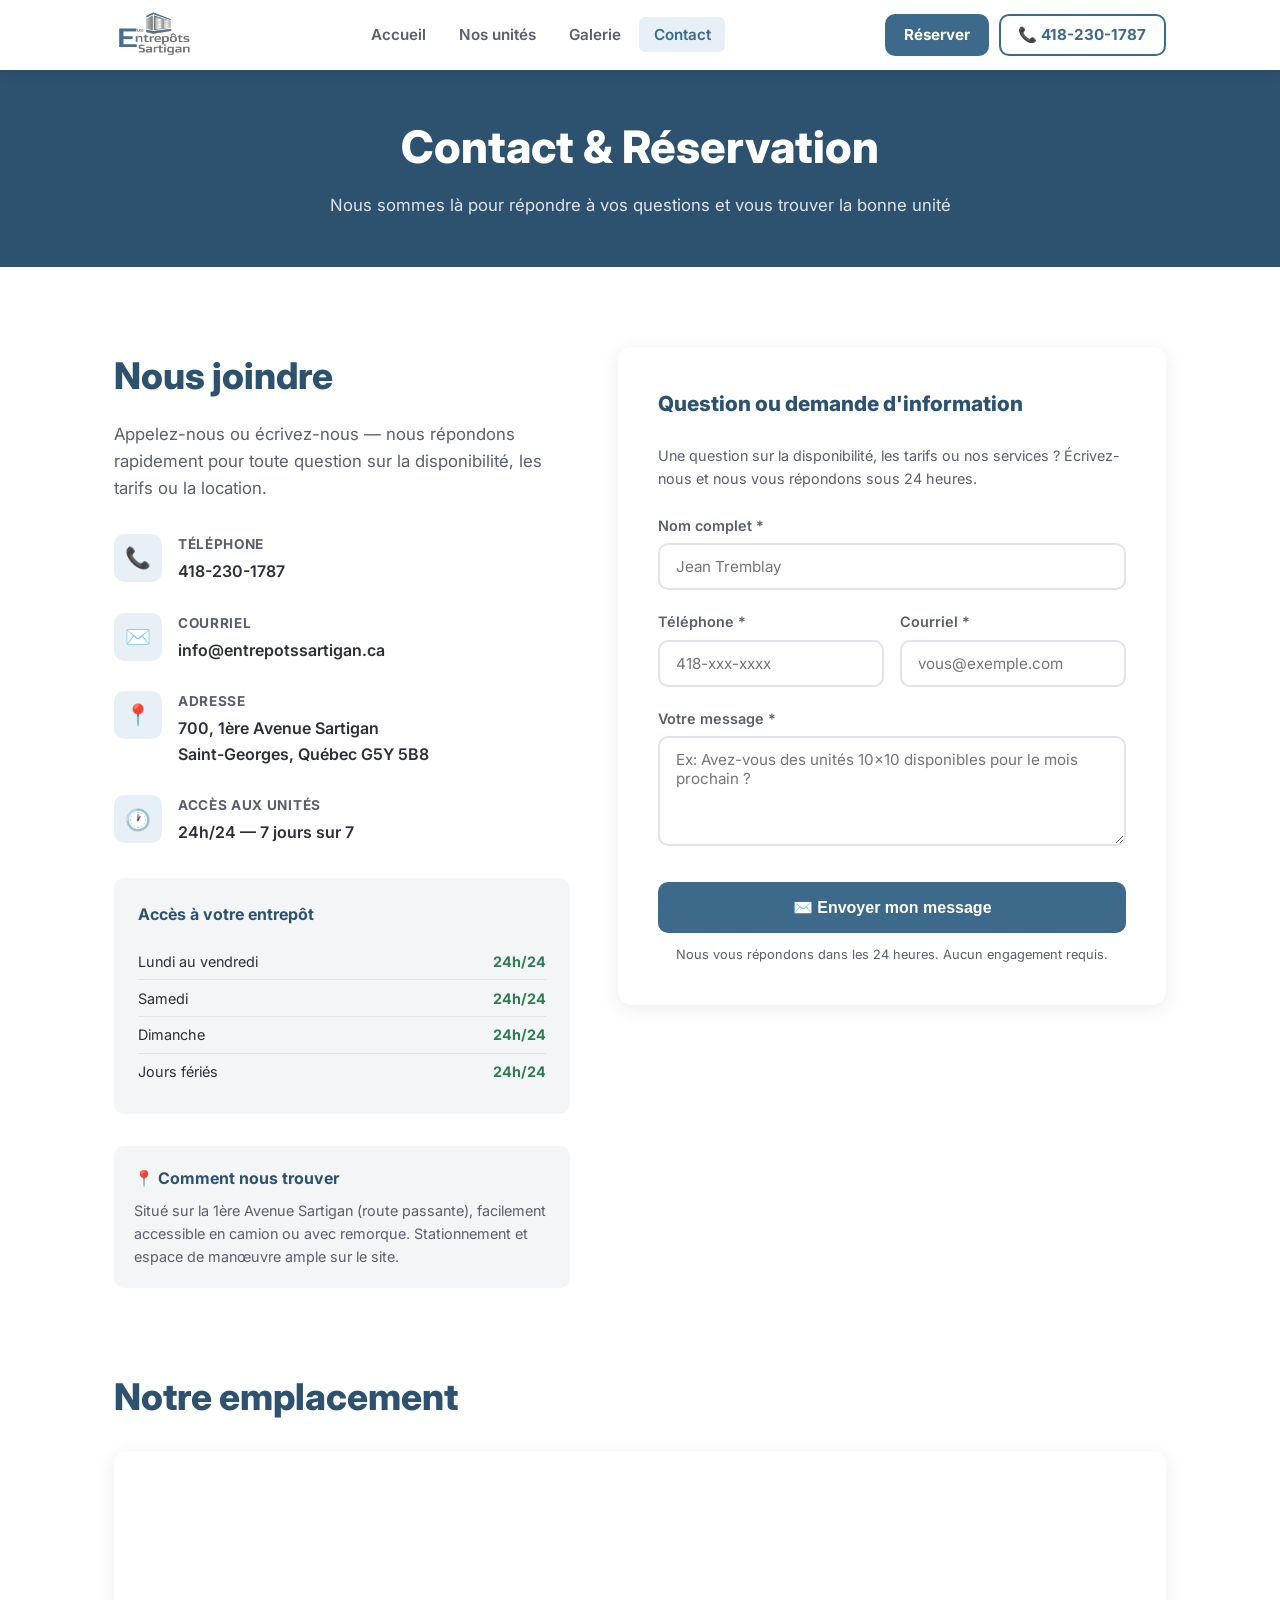
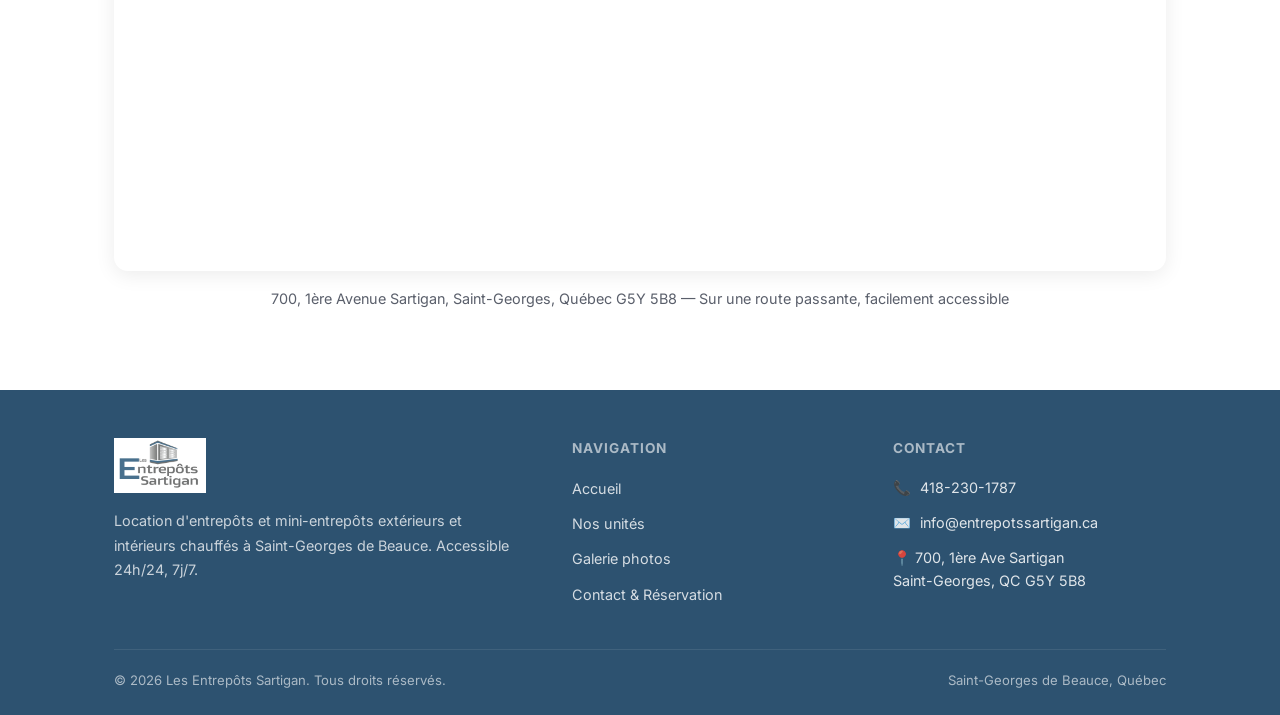
==== contact.html @ 5911a575 "netlify form" ====
<!DOCTYPE html>
<html lang="fr">
<head>
  <meta charset="UTF-8">
  <meta name="viewport" content="width=device-width, initial-scale=1.0">
  <title>Contact et réservation | Les Entrepôts Sartigan – Saint-Georges de Beauce</title>
  <meta name="description" content="Contactez Les Entrepôts Sartigan à Saint-Georges de Beauce. Téléphone: 418-230-1787. Réservez votre entrepôt en ligne. Situé au 700, 1ère Avenue Sartigan.">
  <link rel="stylesheet" href="style.css">
  <link rel="preconnect" href="https://fonts.googleapis.com">
  <link href="https://fonts.googleapis.com/css2?family=Inter:wght@400;600;700;800&display=swap" rel="stylesheet">
</head>
<body>

<header>
  <nav class="navbar">
    <div class="container nav-inner">
      <a href="index.html"><img src="images/Logo.png" alt="Les Entrepôts Sartigan" class="logo"></a>
      <ul class="nav-links">
        <li><a href="index.html">Accueil</a></li>
        <li><a href="unites.html">Nos unités</a></li>
        <li><a href="galerie.html">Galerie</a></li>
        <li><a href="contact.html" class="active">Contact</a></li>
      </ul>
      <div class="nav-actions">
        <a href="reserver.html" class="btn-reserver">Réserver</a>
        <a href="tel:4182301787" class="btn-phone">📞 418-230-1787</a>
      </div>
    </div>
  </nav>
</header>

<section class="page-hero">
  <div class="container">
    <h1>Contact &amp; Réservation</h1>
    <p>Nous sommes là pour répondre à vos questions et vous trouver la bonne unité</p>
  </div>
</section>

<!-- CONTACT + FORMULAIRE INFO -->
<section class="contact-section">
  <div class="container">
    <div class="contact-grid">

      <div class="contact-infos">
        <h2 class="section-title">Nous joindre</h2>
        <p>Appelez-nous ou écrivez-nous — nous répondons rapidement pour toute question sur la disponibilité, les tarifs ou la location.</p>

        <div class="contact-item">
          <div class="contact-icon-box">📞</div>
          <div class="contact-item-text">
            <strong>Téléphone</strong>
            <a href="tel:4182301787">418-230-1787</a>
          </div>
        </div>

        <div class="contact-item">
          <div class="contact-icon-box">✉️</div>
          <div class="contact-item-text">
            <strong>Courriel</strong>
            <a href="mailto:info@entrepotssartigan.ca">info@entrepotssartigan.ca</a>
          </div>
        </div>

        <div class="contact-item">
          <div class="contact-icon-box">📍</div>
          <div class="contact-item-text">
            <strong>Adresse</strong>
            <span>700, 1ère Avenue Sartigan<br>Saint-Georges, Québec G5Y 5B8</span>
          </div>
        </div>

        <div class="contact-item">
          <div class="contact-icon-box">🕐</div>
          <div class="contact-item-text">
            <strong>Accès aux unités</strong>
            <span>24h/24 — 7 jours sur 7</span>
          </div>
        </div>

        <div class="horaires-box">
          <h3>Accès à votre entrepôt</h3>
          <div class="horaire-row">
            <span>Lundi au vendredi</span>
            <span class="dispo">24h/24</span>
          </div>
          <div class="horaire-row">
            <span>Samedi</span>
            <span class="dispo">24h/24</span>
          </div>
          <div class="horaire-row">
            <span>Dimanche</span>
            <span class="dispo">24h/24</span>
          </div>
          <div class="horaire-row">
            <span>Jours fériés</span>
            <span class="dispo">24h/24</span>
          </div>
        </div>

        <div style="margin-top:2rem; background:var(--gris-clair); border-radius:var(--radius); padding:1.25rem;">
          <h3 style="font-size:1rem; color:var(--bleu-fonce); margin-bottom:0.5rem;">📍 Comment nous trouver</h3>
          <p style="font-size:0.9rem; color:var(--gris);">Situé sur la 1ère Avenue Sartigan (route passante), facilement accessible en camion ou avec remorque. Stationnement et espace de manœuvre ample sur le site.</p>
        </div>
      </div>

      <!-- FORMULAIRE QUESTION/INFO -->
      <div>
        <div class="form-card">
          <h3>Question ou demande d'information</h3>
          <p style="color:var(--gris); font-size:0.9rem; margin-bottom:1.5rem;">Une question sur la disponibilité, les tarifs ou nos services ? Écrivez-nous et nous vous répondons sous 24 heures.</p>
          <form name="contact" method="POST" action="/merci.html" netlify>
            <input type="hidden" name="form-name" value="contact">
            <div class="form-group">
              <label for="nom_complet">Nom complet *</label>
              <input type="text" id="nom_complet" name="nom_complet" required placeholder="Jean Tremblay">
            </div>
            <div class="form-row">
              <div class="form-group">
                <label for="telephone">Téléphone *</label>
                <input type="tel" id="telephone" name="telephone" required placeholder="418-xxx-xxxx">
              </div>
              <div class="form-group">
                <label for="email">Courriel *</label>
                <input type="email" id="email" name="email" required placeholder="vous@exemple.com">
              </div>
            </div>
            <div class="form-group">
              <label for="message">Votre message *</label>
              <textarea id="message" name="message" required placeholder="Ex: Avez-vous des unités 10x10 disponibles pour le mois prochain ?"></textarea>
            </div>
            <button type="submit" class="form-submit">✉️ Envoyer mon message</button>
            <p class="form-note">Nous vous répondons dans les 24 heures. Aucun engagement requis.</p>
          </form>
        </div>
      </div>

    </div>
  </div>
</section>

<!-- CARTE -->
<section style="padding: 0 0 5rem;">
  <div class="container">
    <h2 class="section-title" style="margin-bottom:1.5rem;">Notre emplacement</h2>
    <div class="map-container">
      <iframe
        title="Les Entrepôts Sartigan — 700 1ère Avenue Sartigan, Saint-Georges de Beauce"
        src="https://maps.google.com/maps?q=700+1ere+Avenue+Sartigan+Saint-Georges+Quebec&output=embed"
        width="100%" height="420" style="border:0;" allowfullscreen loading="lazy">
      </iframe>
    </div>
    <p style="margin-top:1rem; color:var(--gris); font-size:0.9rem; text-align:center;">
      700, 1ère Avenue Sartigan, Saint-Georges, Québec G5Y 5B8 — Sur une route passante, facilement accessible
    </p>
  </div>
</section>

<footer class="footer">
  <div class="container">
    <div class="footer-grid">
      <div>
        <img src="images/Logo.png" alt="Les Entrepôts Sartigan" class="footer-logo">
        <p class="footer-desc">Location d'entrepôts et mini-entrepôts extérieurs et intérieurs chauffés à Saint-Georges de Beauce. Accessible 24h/24, 7j/7.</p>
      </div>
      <div class="footer-col">
        <h4>Navigation</h4>
        <ul>
          <li><a href="index.html">Accueil</a></li>
          <li><a href="unites.html">Nos unités</a></li>
          <li><a href="galerie.html">Galerie photos</a></li>
          <li><a href="contact.html">Contact &amp; Réservation</a></li>
        </ul>
      </div>
      <div class="footer-col">
        <h4>Contact</h4>
        <div class="footer-contact-item">📞 <a href="tel:4182301787">418-230-1787</a></div>
        <div class="footer-contact-item">✉️ <a href="mailto:info@entrepotssartigan.ca">info@entrepotssartigan.ca</a></div>
        <div class="footer-contact-item">📍 700, 1ère Ave Sartigan<br>Saint-Georges, QC G5Y 5B8</div>
      </div>
    </div>
    <div class="footer-bottom">
      <span>© 2026 Les Entrepôts Sartigan. Tous droits réservés.</span>
      <span>Saint-Georges de Beauce, Québec</span>
    </div>
  </div>
</footer>

</body>
</html>
---- style.css ----
/* ============================
   LES ENTREPÔTS SARTIGAN
   Couleurs: bleu #3d6a8a, gris #5a5f6b
   ============================ */

*, *::before, *::after { box-sizing: border-box; margin: 0; padding: 0; }

:root {
  --bleu:        #3d6a8a;
  --bleu-fonce:  #2d5270;
  --bleu-clair:  #e8f0f7;
  --gris:        #5a5f6b;
  --gris-clair:  #f4f5f7;
  --blanc:       #ffffff;
  --texte:       #2c2f36;
  --vert:        #2e7d52;
  --radius:      10px;
  --ombre:       0 4px 20px rgba(0,0,0,0.08);
}

html { scroll-behavior: smooth; }
body { font-family: 'Inter', sans-serif; color: var(--texte); line-height: 1.6; }
a { text-decoration: none; color: inherit; }
img { max-width: 100%; display: block; }

.container { max-width: 1100px; margin: 0 auto; padding: 0 1.5rem; }
.section-title { font-size: clamp(1.7rem, 3vw, 2.3rem); font-weight: 800; color: var(--bleu-fonce); margin-bottom: 0.5rem; }
.section-sub { color: var(--gris); font-size: 1.05rem; margin-bottom: 2.5rem; }

/* ---- BOUTONS ---- */
.btn {
  display: inline-block;
  padding: 0.85rem 1.8rem;
  border-radius: var(--radius);
  font-weight: 700;
  font-size: 1rem;
  cursor: pointer;
  transition: all 0.2s;
  text-align: center;
}
.btn-primary { background: var(--bleu); color: var(--blanc); }
.btn-primary:hover { background: var(--bleu-fonce); transform: translateY(-2px); box-shadow: 0 4px 12px rgba(61,106,138,0.35); }
.btn-secondary { background: transparent; color: var(--blanc); border: 2px solid var(--blanc); }
.btn-secondary:hover { background: var(--blanc); color: var(--bleu); }
.btn-outline { background: transparent; color: var(--bleu); border: 2px solid var(--bleu); }
.btn-outline:hover { background: var(--bleu); color: var(--blanc); }

/* ---- NAVBAR ---- */
.navbar {
  position: fixed; top: 0; left: 0; right: 0; z-index: 100;
  background: var(--blanc);
  box-shadow: 0 2px 12px rgba(0,0,0,0.1);
}
.nav-inner {
  display: flex; align-items: center; justify-content: space-between;
  height: 70px;
}
.logo { height: 50px; }
.nav-links { display: flex; gap: 0.25rem; list-style: none; }
.nav-links a {
  font-weight: 600; color: var(--gris); padding: 0.5rem 0.9rem;
  border-radius: 6px; transition: all 0.2s; font-size: 0.95rem;
}
.nav-links a:hover, .nav-links a.active { color: var(--bleu); background: var(--bleu-clair); }
.nav-actions { display: flex; align-items: center; gap: 0.6rem; }

.btn-reserver {
  background: var(--bleu); color: var(--blanc);
  padding: 0.55rem 1.2rem; border-radius: var(--radius);
  font-weight: 700; font-size: 0.95rem; transition: background 0.2s;
  white-space: nowrap;
}
.btn-reserver:hover { background: var(--bleu-fonce); }
.btn-phone {
  background: transparent; color: var(--bleu); border: 2px solid var(--bleu);
  padding: 0.45rem 1.1rem; border-radius: var(--radius);
  font-weight: 700; font-size: 0.95rem; transition: all 0.2s;
  white-space: nowrap;
}
.btn-phone:hover { background: var(--bleu); color: var(--blanc); }

/* ---- HERO ---- */
.hero {
  position: relative; min-height: 100vh;
  background-size: cover; background-position: center;
  display: flex; align-items: center; padding-top: 70px;
}
.hero-overlay {
  position: absolute; inset: 0;
  background: linear-gradient(135deg, rgba(45,82,112,0.88) 0%, rgba(45,82,112,0.45) 100%);
}
.hero-content { position: relative; z-index: 1; color: var(--blanc); max-width: 750px; }
.hero-content h1 { font-size: clamp(2rem, 5vw, 3.2rem); font-weight: 800; line-height: 1.2; margin-bottom: 1rem; }
.hero-sub { font-size: 1.2rem; margin-bottom: 0.75rem; opacity: 0.9; }
.hero-address { font-size: 1rem; opacity: 0.8; margin-bottom: 2rem; }
.hero-cta { display: flex; gap: 1rem; flex-wrap: wrap; }

/* ---- BADGES HERO ---- */
.hero-badges {
  display: flex; flex-wrap: wrap; gap: 0.75rem; margin-bottom: 2rem;
}
.hero-badge {
  background: rgba(255,255,255,0.15); border: 1px solid rgba(255,255,255,0.4);
  color: var(--blanc); padding: 0.4rem 1rem; border-radius: 20px;
  font-size: 0.9rem; font-weight: 600; backdrop-filter: blur(4px);
}

/* ---- DIAPORAMA INSTALLATIONS ---- */
.apercu-photos { padding: 4.5rem 0; background: var(--gris-clair); }

.slideshow {
  position: relative;
  border-radius: 14px;
  overflow: hidden;
  box-shadow: var(--ombre);
}
.slideshow-track { position: relative; height: 500px; }

.slide {
  position: absolute; inset: 0;
  opacity: 0; transition: opacity 0.7s ease;
  pointer-events: none;
}
.slide.active { opacity: 1; pointer-events: auto; }
.slide img { width: 100%; height: 100%; object-fit: cover; display: block; }

.slide-legende {
  position: absolute; bottom: 0; left: 0; right: 0;
  background: linear-gradient(to top, rgba(45,82,112,0.82) 0%, transparent 100%);
  color: var(--blanc); font-size: 0.9rem; font-weight: 600;
  padding: 2rem 1.5rem 1rem;
}

.slide-btn {
  position: absolute; top: 50%; transform: translateY(-50%);
  background: rgba(255,255,255,0.85); border: none; border-radius: 50%;
  width: 44px; height: 44px; font-size: 1.6rem; line-height: 1;
  cursor: pointer; color: var(--bleu-fonce); z-index: 5;
  transition: background 0.2s; display: flex; align-items: center; justify-content: center;
}
.slide-btn:hover { background: var(--blanc); }
.slide-btn.prev { left: 1rem; }
.slide-btn.next { right: 1rem; }

.slide-dots {
  position: absolute; bottom: 1rem; left: 50%; transform: translateX(-50%);
  display: flex; gap: 0.5rem; z-index: 5;
}
.dot {
  width: 10px; height: 10px; border-radius: 50%;
  background: rgba(255,255,255,0.5); cursor: pointer; transition: background 0.2s;
}
.dot.active { background: var(--blanc); }

@media (max-width: 768px) {
  .slideshow-track { height: 280px; }
}

/* ---- CARTE ACCUEIL ---- */
.section-carte { padding: 4.5rem 0; background: var(--blanc); }

/* ---- TYPES D'ENTREPÔTS ---- */
.types-section { padding: 5rem 0; background: var(--blanc); }
.types-grid { display: grid; grid-template-columns: 1fr 1fr; gap: 2rem; }
.type-card {
  border-radius: 14px; overflow: hidden;
  box-shadow: var(--ombre); transition: transform 0.2s, box-shadow 0.2s;
}
.type-card:hover { transform: translateY(-4px); box-shadow: 0 12px 30px rgba(0,0,0,0.12); }
.type-card img { width: 100%; height: 260px; object-fit: cover; }
.type-card-body { padding: 1.75rem; }
.type-card-body h3 { font-size: 1.3rem; font-weight: 800; color: var(--bleu-fonce); margin-bottom: 0.75rem; }
.type-card-body p { color: var(--gris); margin-bottom: 1.25rem; font-size: 0.95rem; }
.type-features { list-style: none; margin-bottom: 1.5rem; }
.type-features li { padding: 0.3rem 0; font-size: 0.9rem; border-bottom: 1px solid #f0f0f0; }
.type-features li::before { content: "✓ "; color: var(--vert); font-weight: 700; }

/* ---- AVANTAGES ---- */
.avantages { background: var(--bleu-fonce); padding: 4rem 0; }
.avantages-title { color: var(--blanc); text-align: center; margin-bottom: 2.5rem; font-size: 1.5rem; font-weight: 700; }
.avantages-grid { display: grid; grid-template-columns: repeat(auto-fit, minmax(180px, 1fr)); gap: 1.5rem; }
.avantage-item { text-align: center; padding: 1.75rem 1rem; background: rgba(255,255,255,0.08); border-radius: var(--radius); }
.avantage-icon { font-size: 2.2rem; display: block; margin-bottom: 0.75rem; }
.avantage-item h3 { color: var(--blanc); font-size: 1rem; margin-bottom: 0.4rem; }
.avantage-item p { color: rgba(255,255,255,0.7); font-size: 0.85rem; }

/* ---- SECTION APERÇU UNITÉS (accueil) ---- */
.apercu-unites { background: var(--gris-clair); padding: 5rem 0; }
.apercu-grid { display: grid; grid-template-columns: repeat(auto-fit, minmax(180px, 1fr)); gap: 1rem; }
.apercu-card {
  background: var(--blanc); border-radius: var(--radius);
  padding: 1.5rem 1.25rem; text-align: center;
  border: 2px solid transparent; transition: all 0.2s;
}
.apercu-card:hover { border-color: var(--bleu); }
.apercu-card .taille { font-size: 1.6rem; font-weight: 800; color: var(--bleu-fonce); }
.apercu-card .equiv { font-size: 0.82rem; color: var(--gris); margin-top: 0.25rem; }

/* ---- BANNIÈRE CTA ---- */
.cta-banner { background: var(--bleu); padding: 4rem 0; text-align: center; color: var(--blanc); }
.cta-banner h2 { font-size: clamp(1.5rem, 3vw, 2rem); font-weight: 800; margin-bottom: 0.75rem; }
.cta-banner p { opacity: 0.9; margin-bottom: 2rem; font-size: 1.05rem; }
.cta-banner-btns { display: flex; gap: 1rem; justify-content: center; flex-wrap: wrap; }

/* ============================
   PAGE: NOS UNITÉS
   ============================ */
.page-hero {
  background: var(--bleu-fonce); padding: 7rem 0 3rem;
  color: var(--blanc); text-align: center;
}
.page-hero h1 { font-size: clamp(1.8rem, 4vw, 2.8rem); font-weight: 800; margin-bottom: 0.5rem; }
.page-hero p { opacity: 0.85; font-size: 1.05rem; }

.unites-section { padding: 5rem 0; }
.unites-section:nth-child(even) { background: var(--gris-clair); }

.type-header {
  display: flex; align-items: center; gap: 1rem;
  margin-bottom: 0.5rem;
}
.type-badge {
  background: var(--bleu-clair); color: var(--bleu);
  padding: 0.3rem 1rem; border-radius: 20px;
  font-size: 0.85rem; font-weight: 700; white-space: nowrap;
}
.type-badge.chauffee { background: #fff3e0; color: #e65100; }

.unites-grid { display: grid; grid-template-columns: repeat(auto-fit, minmax(200px, 1fr)); gap: 1.5rem; margin-top: 2rem; }

.unite-card {
  background: var(--blanc); border-radius: var(--radius);
  padding: 1.75rem 1.5rem; border: 2px solid transparent;
  display: flex; flex-direction: column; transition: all 0.2s;
  position: relative; box-shadow: var(--ombre);
}
.unite-card:hover { border-color: var(--bleu); transform: translateY(-4px); }
.unite-card.populaire { border-color: var(--bleu); }
.badge-populaire {
  position: absolute; top: -12px; left: 50%; transform: translateX(-50%);
  background: var(--bleu); color: var(--blanc);
  padding: 0.25rem 1rem; border-radius: 20px;
  font-size: 0.8rem; font-weight: 700; white-space: nowrap;
}
.unite-type { font-size: 0.75rem; font-weight: 600; color: var(--gris); text-transform: uppercase; letter-spacing: 0.05em; margin-bottom: 0.4rem; }
.unite-size { font-size: 1.9rem; font-weight: 800; color: var(--bleu-fonce); }
.unite-sqft { font-size: 0.85rem; color: var(--gris); margin-bottom: 0.25rem; }
.unite-equiv { font-size: 0.88rem; color: var(--texte); font-style: italic; margin-bottom: 1.25rem; background: var(--gris-clair); padding: 0.4rem 0.75rem; border-radius: 6px; }
.unite-prix { font-size: 1.5rem; font-weight: 800; color: var(--bleu); margin-bottom: 0.2rem; }
.unite-prix-note { font-size: 0.78rem; color: var(--gris); margin-bottom: 1.25rem; }
.unite-details { list-style: none; flex-grow: 1; margin-bottom: 1.5rem; }
.unite-details li { padding: 0.3rem 0; font-size: 0.88rem; border-bottom: 1px solid #f0f0f0; }
.unite-details li::before { content: "✓ "; color: var(--vert); font-weight: 700; }
.btn-unite { background: var(--bleu); color: var(--blanc); width: 100%; text-align: center; padding: 0.75rem; border-radius: var(--radius); font-weight: 700; transition: background 0.2s; }
.btn-unite:hover { background: var(--bleu-fonce); }

/* Guide de taille */
.guide-taille { background: var(--blanc); padding: 4rem 0; }
.guide-table { width: 100%; border-collapse: collapse; margin-top: 1.5rem; font-size: 0.95rem; }
.guide-table th { background: var(--bleu-fonce); color: var(--blanc); padding: 1rem 1.25rem; text-align: left; }
.guide-table td { padding: 0.9rem 1.25rem; border-bottom: 1px solid #e8eaed; }
.guide-table tr:nth-child(even) td { background: var(--gris-clair); }
.guide-table .taille-col { font-weight: 700; color: var(--bleu-fonce); }

/* ============================
   FORMULAIRE DE RÉSERVATION
   ============================ */
.reservation-section { background: var(--bleu-clair); padding: 5rem 0; }
.reservation-inner { display: grid; grid-template-columns: 1fr 1.4fr; gap: 4rem; align-items: start; }
.reservation-info h2 { color: var(--bleu-fonce); }
.reservation-info p { color: var(--gris); margin: 1rem 0 2rem; }
.resa-contact-item { display: flex; align-items: center; gap: 0.75rem; margin-bottom: 1.25rem; }
.resa-contact-item span:first-child { font-size: 1.4rem; }
.resa-contact-item a { color: var(--bleu); font-weight: 600; font-size: 1.05rem; }
.resa-contact-item a:hover { text-decoration: underline; }

.form-card {
  background: var(--blanc); border-radius: 14px;
  padding: 2.5rem; box-shadow: var(--ombre);
}
.form-card h3 { font-size: 1.3rem; font-weight: 800; color: var(--bleu-fonce); margin-bottom: 1.5rem; }
.form-group { margin-bottom: 1.25rem; }
.form-group label { display: block; font-weight: 600; font-size: 0.9rem; color: var(--gris); margin-bottom: 0.4rem; }
.form-group input, .form-group select, .form-group textarea {
  width: 100%; padding: 0.75rem 1rem;
  border: 2px solid #e0e3e8; border-radius: var(--radius);
  font-size: 0.95rem; font-family: inherit; color: var(--texte);
  transition: border-color 0.2s;
}
.form-group input:focus, .form-group select:focus, .form-group textarea:focus {
  outline: none; border-color: var(--bleu);
}
.form-group textarea { height: 110px; resize: vertical; }
.form-row { display: grid; grid-template-columns: 1fr 1fr; gap: 1rem; }
.form-submit { width: 100%; padding: 1rem; background: var(--bleu); color: var(--blanc); border: none; border-radius: var(--radius); font-size: 1rem; font-weight: 700; cursor: pointer; transition: background 0.2s; margin-top: 0.5rem; }
.form-submit:hover { background: var(--bleu-fonce); }
.form-note { font-size: 0.8rem; color: var(--gris); text-align: center; margin-top: 0.75rem; }

/* ============================
   PAGE: GALERIE
   ============================ */
.galerie-section { padding: 5rem 0; }
.galerie-grid {
  display: grid;
  grid-template-columns: repeat(3, 1fr);
  gap: 1rem;
}
.galerie-grid img {
  width: 100%; height: 280px; object-fit: cover;
  border-radius: var(--radius); transition: transform 0.3s;
  cursor: pointer;
}
.galerie-grid img:hover { transform: scale(1.02); }
.galerie-grid .large { grid-column: span 2; }
.galerie-grid .large img { height: 380px; }

/* ============================
   PAGE: CONTACT
   ============================ */
.contact-section { padding: 5rem 0; }
.contact-grid { display: grid; grid-template-columns: 1fr 1.2fr; gap: 3rem; }
.contact-infos h2 { color: var(--bleu-fonce); margin-bottom: 1rem; }
.contact-infos > p { color: var(--gris); margin-bottom: 2rem; font-size: 1.05rem; }
.contact-item { display: flex; gap: 1rem; margin-bottom: 1.75rem; align-items: flex-start; }
.contact-icon-box {
  width: 48px; height: 48px; background: var(--bleu-clair);
  border-radius: 10px; display: flex; align-items: center; justify-content: center;
  font-size: 1.3rem; flex-shrink: 0;
}
.contact-item-text strong { display: block; font-size: 0.85rem; color: var(--gris); text-transform: uppercase; letter-spacing: 0.05em; margin-bottom: 0.2rem; }
.contact-item-text a, .contact-item-text span { font-size: 1rem; color: var(--texte); font-weight: 600; }
.contact-item-text a:hover { color: var(--bleu); }

.horaires-box {
  background: var(--gris-clair); border-radius: var(--radius);
  padding: 1.5rem; margin-top: 2rem;
}
.horaires-box h3 { font-size: 1rem; color: var(--bleu-fonce); margin-bottom: 1rem; }
.horaire-row { display: flex; justify-content: space-between; padding: 0.4rem 0; border-bottom: 1px solid #e0e3e8; font-size: 0.9rem; }
.horaire-row:last-child { border-bottom: none; }
.dispo { color: var(--vert); font-weight: 700; }

.map-container { border-radius: 14px; overflow: hidden; box-shadow: var(--ombre); }
.map-container iframe { width: 100%; height: 420px; border: none; display: block; }

/* ============================
   FOOTER
   ============================ */
.footer { background: var(--bleu-fonce); color: var(--blanc); padding: 3rem 0 1.5rem; }
.footer-grid { display: grid; grid-template-columns: 1.5fr 1fr 1fr; gap: 3rem; margin-bottom: 2rem; }
.footer-logo { height: 55px; margin-bottom: 1rem; }
.footer-desc { font-size: 0.9rem; opacity: 0.75; line-height: 1.7; }
.footer-col h4 { font-size: 0.85rem; text-transform: uppercase; letter-spacing: 0.08em; opacity: 0.6; margin-bottom: 1rem; }
.footer-col ul { list-style: none; }
.footer-col ul li { margin-bottom: 0.6rem; }
.footer-col ul li a { opacity: 0.8; font-size: 0.9rem; transition: opacity 0.2s; }
.footer-col ul li a:hover { opacity: 1; text-decoration: underline; }
.footer-contact-item { display: flex; align-items: center; gap: 0.6rem; margin-bottom: 0.75rem; font-size: 0.9rem; opacity: 0.85; }
.footer-contact-item a { color: var(--blanc); }
.footer-bottom { border-top: 1px solid rgba(255,255,255,0.15); padding-top: 1.25rem; display: flex; justify-content: space-between; align-items: center; font-size: 0.82rem; opacity: 0.6; flex-wrap: wrap; gap: 0.5rem; }

/* ============================
   RESPONSIVE
   ============================ */
@media (max-width: 900px) {
  .types-grid { grid-template-columns: 1fr; }
  .reservation-inner { grid-template-columns: 1fr; }
  .contact-grid { grid-template-columns: 1fr; }
  .footer-grid { grid-template-columns: 1fr 1fr; }
  .galerie-grid { grid-template-columns: 1fr 1fr; }
  .galerie-grid .large { grid-column: span 1; }
  .galerie-grid .large img { height: 280px; }
}

@media (max-width: 768px) {
  .nav-links { display: none; }
  .hero-content h1 { font-size: 1.9rem; }
  .footer-grid { grid-template-columns: 1fr; }
  .form-row { grid-template-columns: 1fr; }
}

@media (max-width: 480px) {
  .hero-cta { flex-direction: column; }
  .unites-grid { grid-template-columns: 1fr; }
  .galerie-grid { grid-template-columns: 1fr; }
  .cta-banner-btns { flex-direction: column; align-items: center; }
}
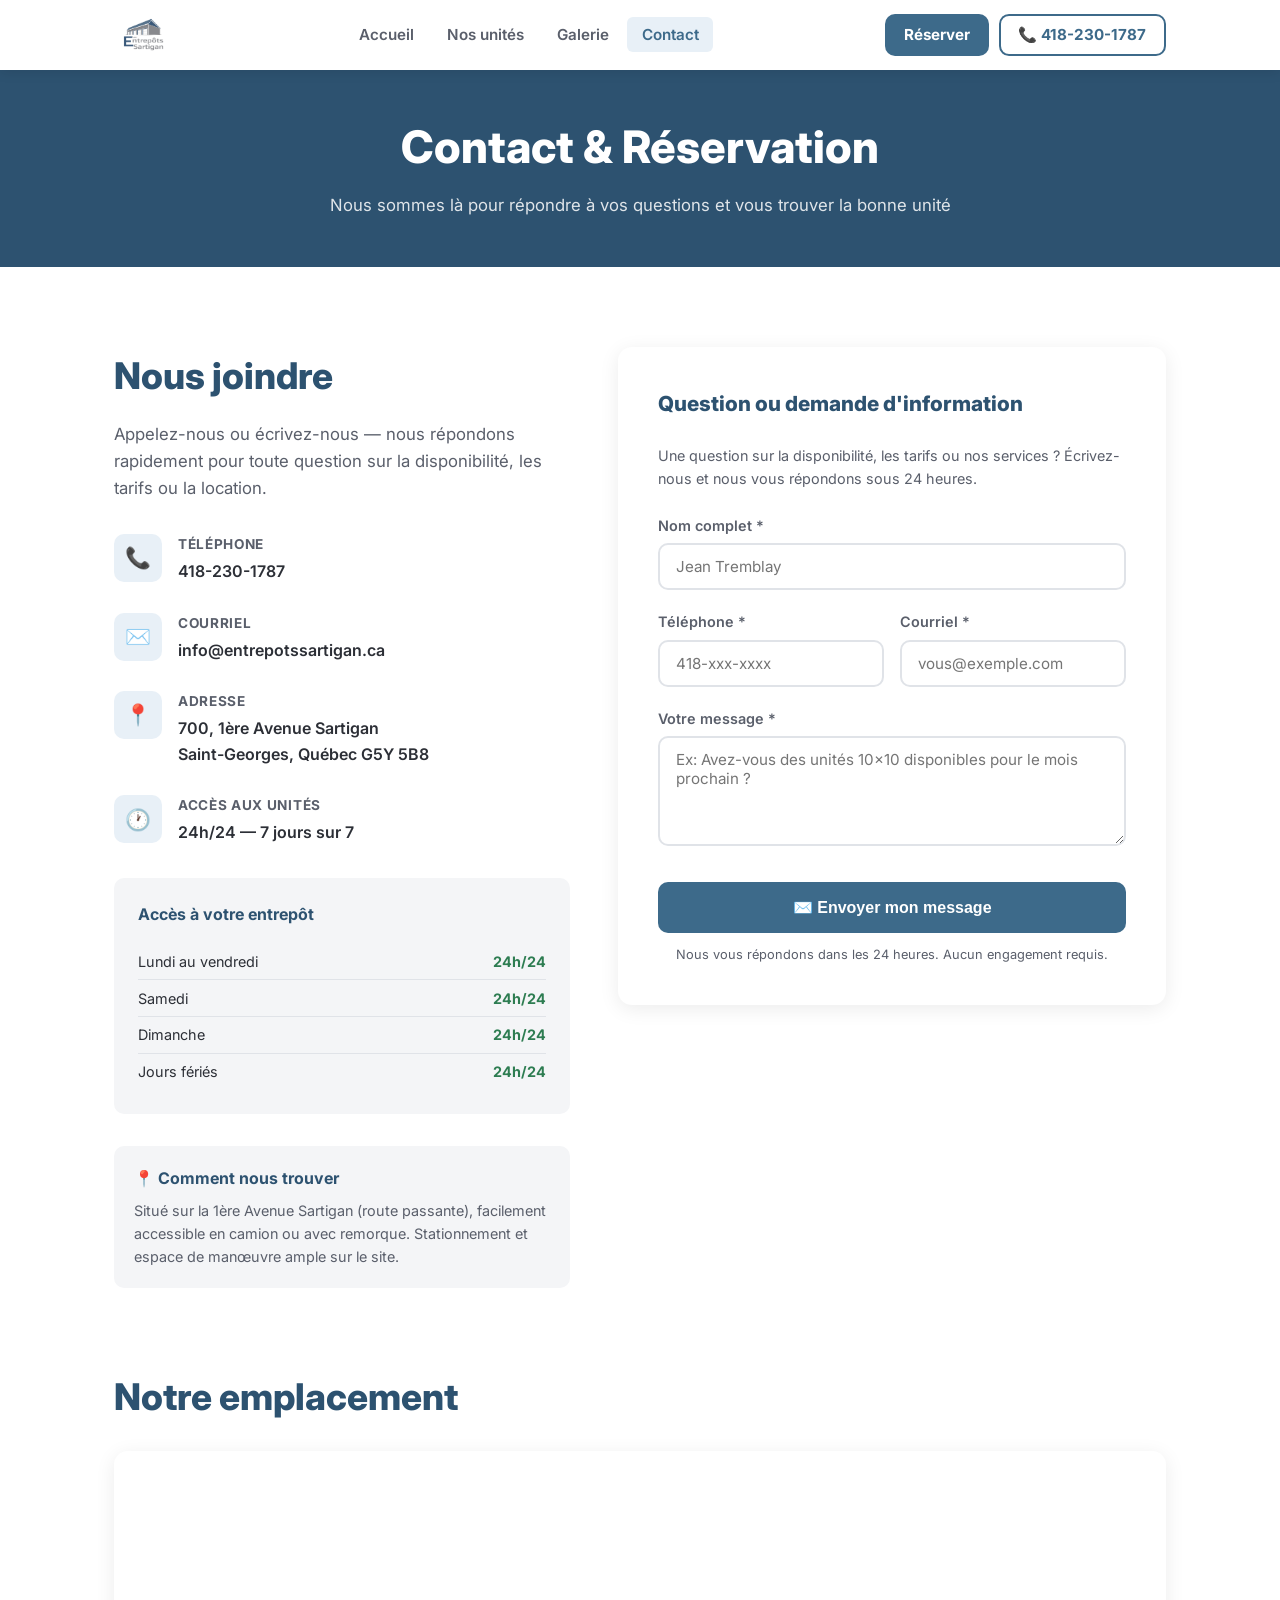
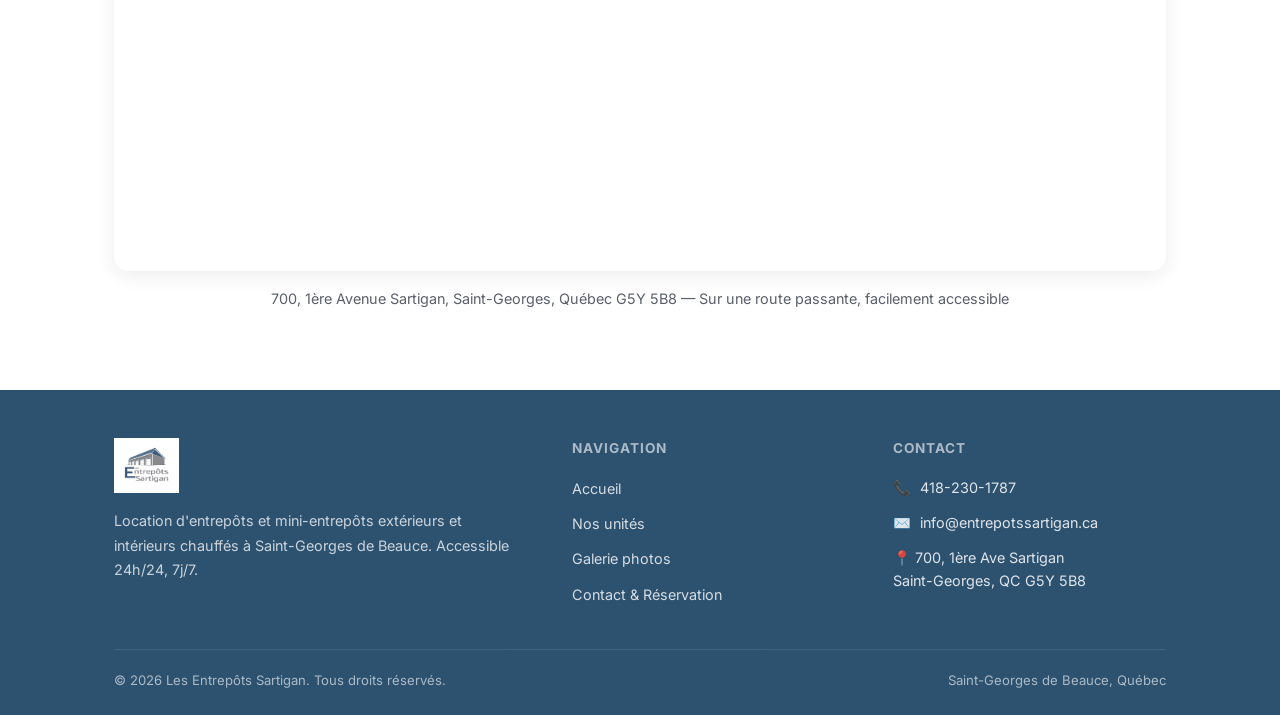
==== commit 74566a5b: "Nouveau logo remplacé sur toutes les pages Co-Authored-By: Claude Sonnet 4.6 <noreply@anthropic.com>" ====
--- a/contact.html
+++ b/contact.html
@@ -14,7 +14,7 @@
 <header>
   <nav class="navbar">
     <div class="container nav-inner">
-      <a href="index.html"><img src="images/Logo.png" alt="Les Entrepôts Sartigan" class="logo"></a>
+      <a href="index.html"><img src="images/NouveauxLogo.png" alt="Les Entrepôts Sartigan" class="logo"></a>
       <ul class="nav-links">
         <li><a href="index.html">Accueil</a></li>
         <li><a href="unites.html">Nos unités</a></li>
@@ -159,7 +159,7 @@
   <div class="container">
     <div class="footer-grid">
       <div>
-        <img src="images/Logo.png" alt="Les Entrepôts Sartigan" class="footer-logo">
+        <img src="images/NouveauxLogo.png" alt="Les Entrepôts Sartigan" class="footer-logo">
         <p class="footer-desc">Location d'entrepôts et mini-entrepôts extérieurs et intérieurs chauffés à Saint-Georges de Beauce. Accessible 24h/24, 7j/7.</p>
       </div>
       <div class="footer-col">
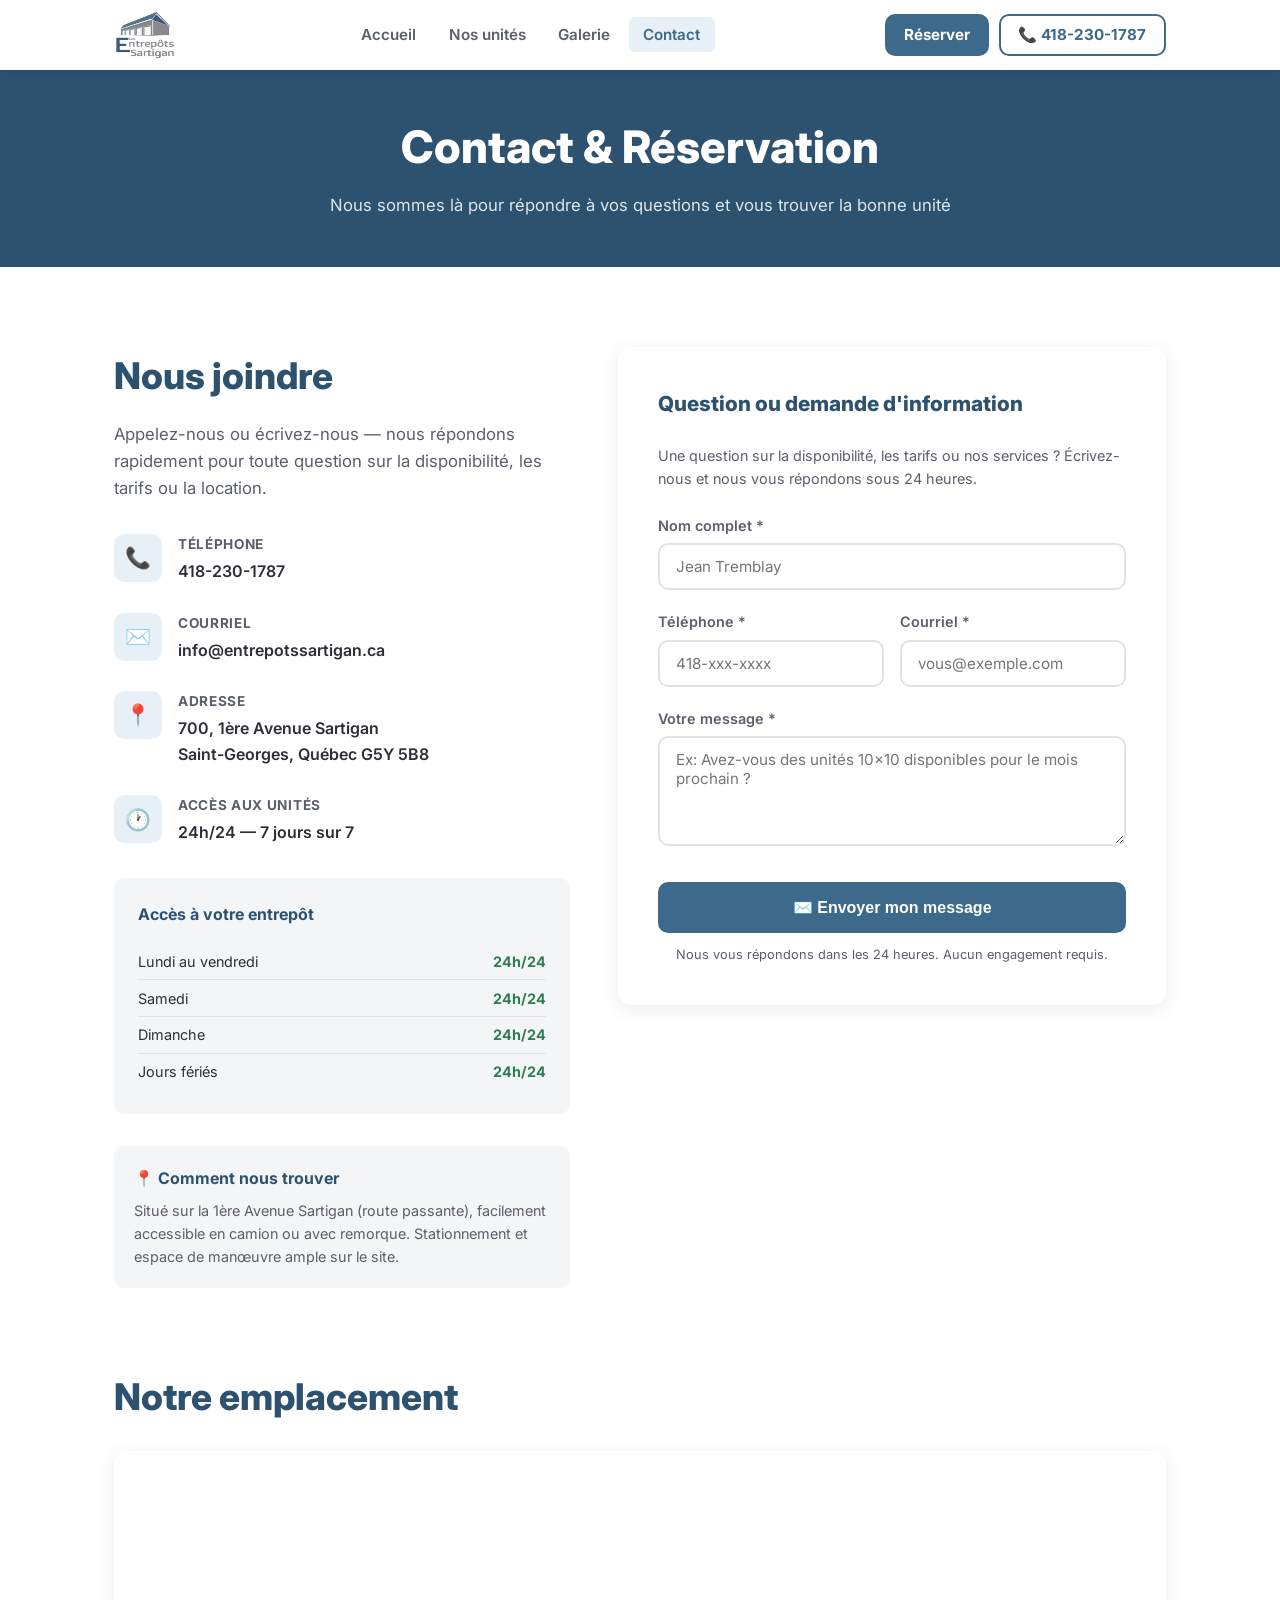
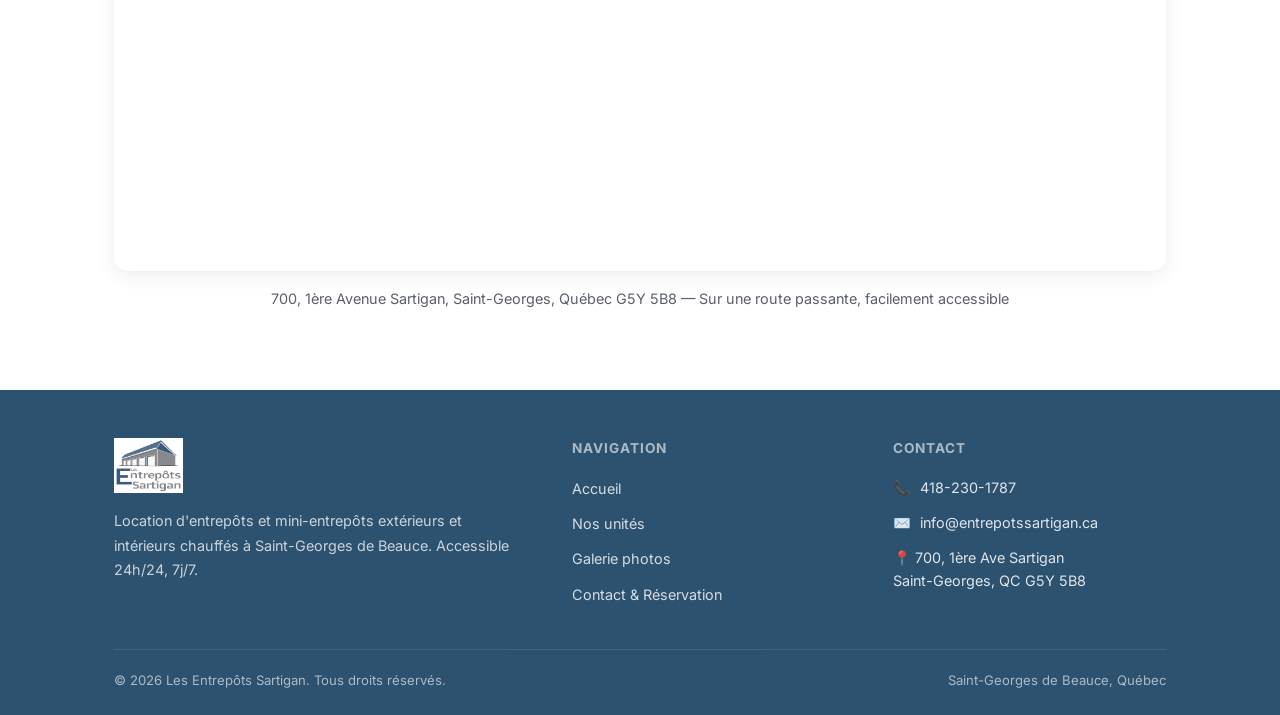
==== commit 9c11dd1c: "logo nouveau" ====
--- a/contact.html
+++ b/contact.html
@@ -14,7 +14,7 @@
 <header>
   <nav class="navbar">
     <div class="container nav-inner">
-      <a href="index.html"><img src="images/NouveauxLogo.png" alt="Les Entrepôts Sartigan" class="logo"></a>
+      <a href="index.html"><img src="images/LogoActuel.png" alt="Les Entrepôts Sartigan" class="logo"></a>
       <ul class="nav-links">
         <li><a href="index.html">Accueil</a></li>
         <li><a href="unites.html">Nos unités</a></li>
@@ -159,7 +159,7 @@
   <div class="container">
     <div class="footer-grid">
       <div>
-        <img src="images/NouveauxLogo.png" alt="Les Entrepôts Sartigan" class="footer-logo">
+        <img src="images/LogoActuel.png" alt="Les Entrepôts Sartigan" class="footer-logo">
         <p class="footer-desc">Location d'entrepôts et mini-entrepôts extérieurs et intérieurs chauffés à Saint-Georges de Beauce. Accessible 24h/24, 7j/7.</p>
       </div>
       <div class="footer-col">
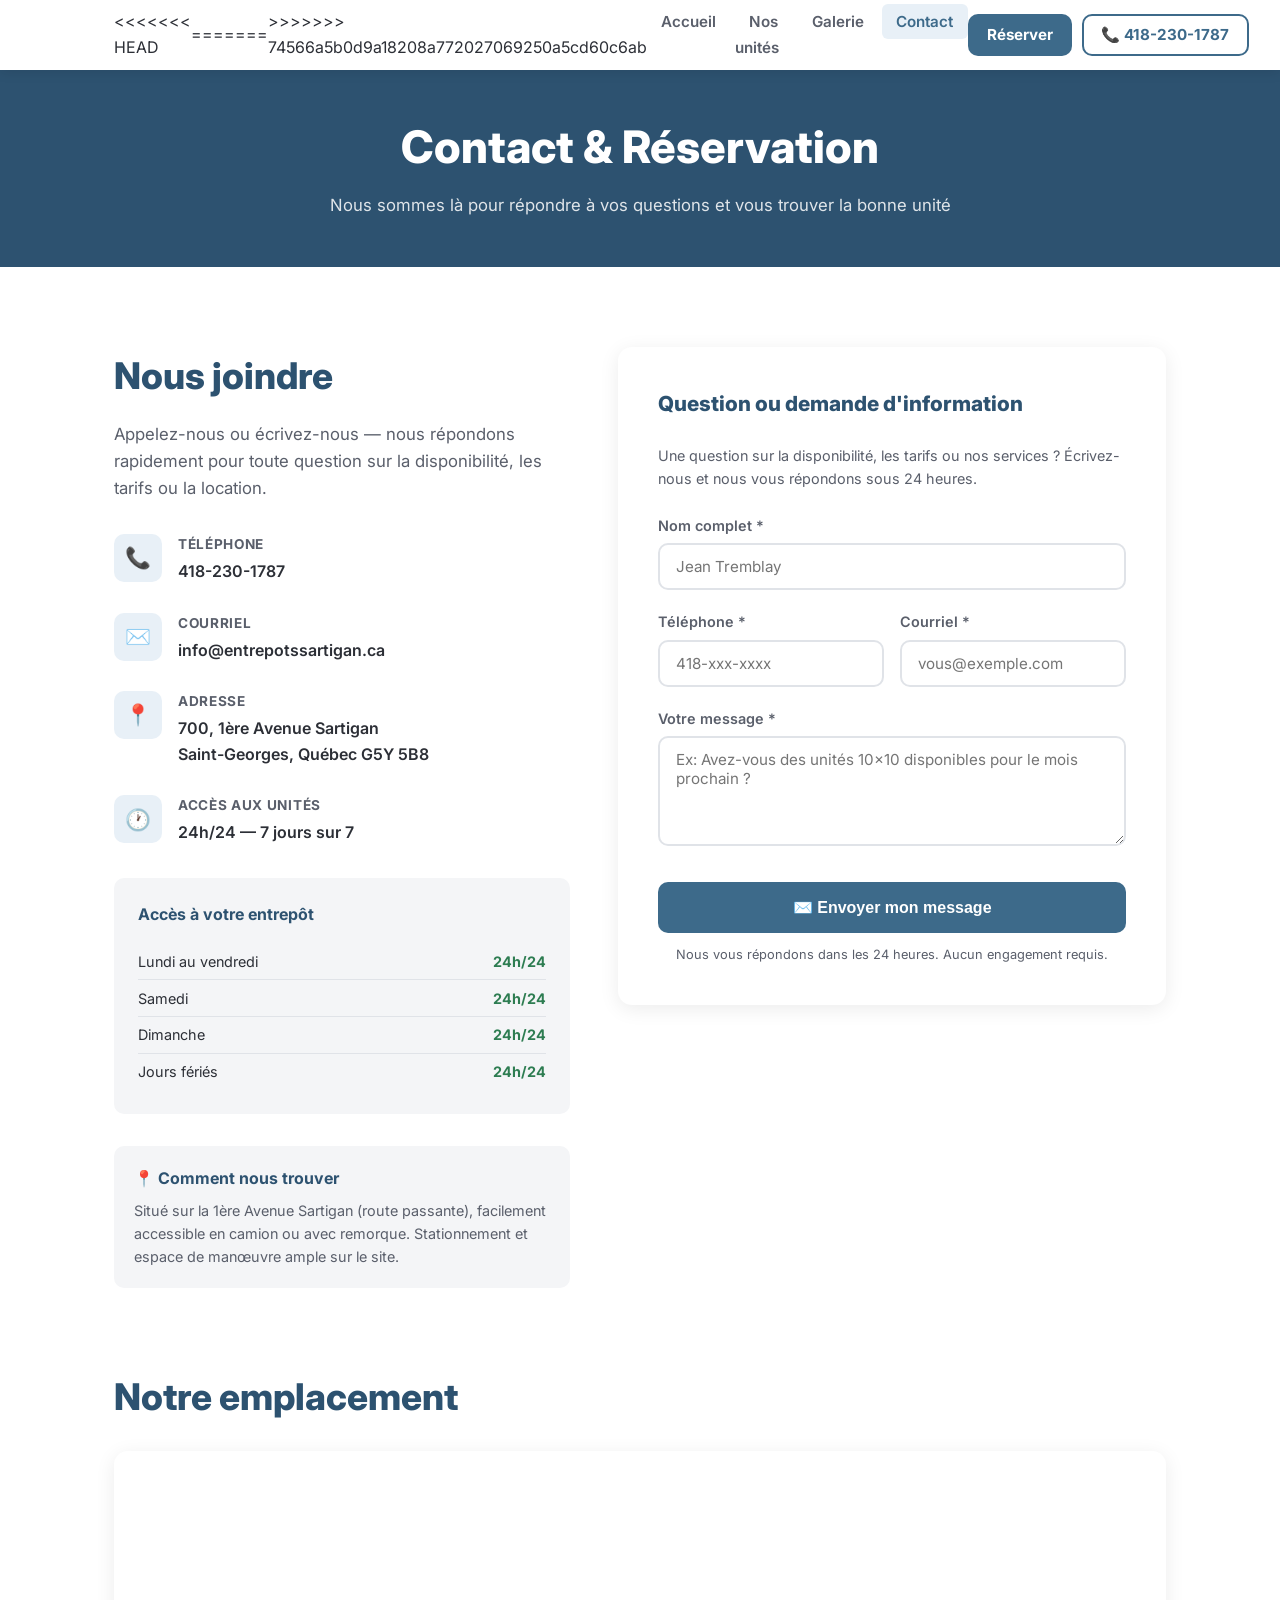
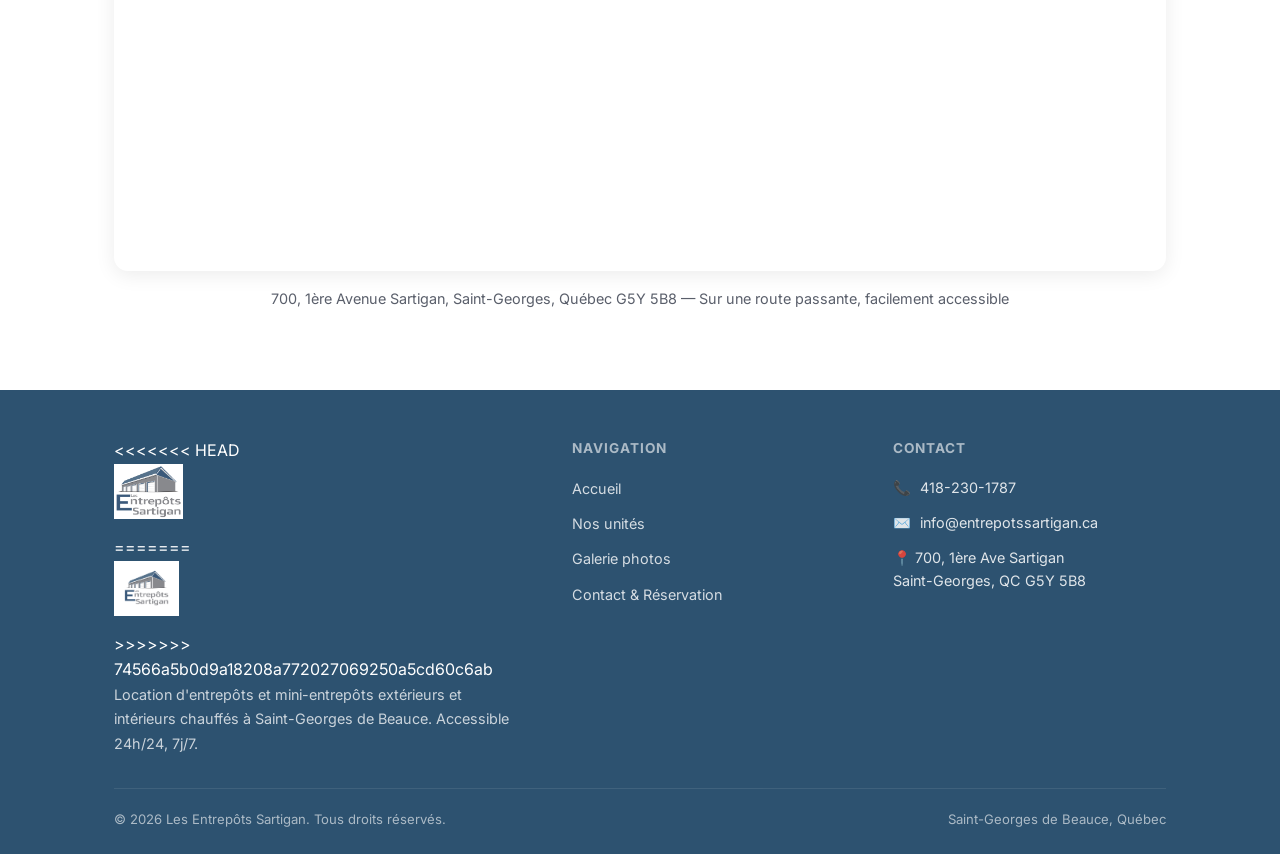
==== commit 25ae060f: "nouveau logo" ====
--- a/contact.html
+++ b/contact.html
@@ -14,7 +14,11 @@
 <header>
   <nav class="navbar">
     <div class="container nav-inner">
+<<<<<<< HEAD
       <a href="index.html"><img src="images/LogoActuel.png" alt="Les Entrepôts Sartigan" class="logo"></a>
+=======
+      <a href="index.html"><img src="images/NouveauxLogo.png" alt="Les Entrepôts Sartigan" class="logo"></a>
+>>>>>>> 74566a5b0d9a18208a772027069250a5cd60c6ab
       <ul class="nav-links">
         <li><a href="index.html">Accueil</a></li>
         <li><a href="unites.html">Nos unités</a></li>
@@ -159,7 +163,11 @@
   <div class="container">
     <div class="footer-grid">
       <div>
+<<<<<<< HEAD
         <img src="images/LogoActuel.png" alt="Les Entrepôts Sartigan" class="footer-logo">
+=======
+        <img src="images/NouveauxLogo.png" alt="Les Entrepôts Sartigan" class="footer-logo">
+>>>>>>> 74566a5b0d9a18208a772027069250a5cd60c6ab
         <p class="footer-desc">Location d'entrepôts et mini-entrepôts extérieurs et intérieurs chauffés à Saint-Georges de Beauce. Accessible 24h/24, 7j/7.</p>
       </div>
       <div class="footer-col">
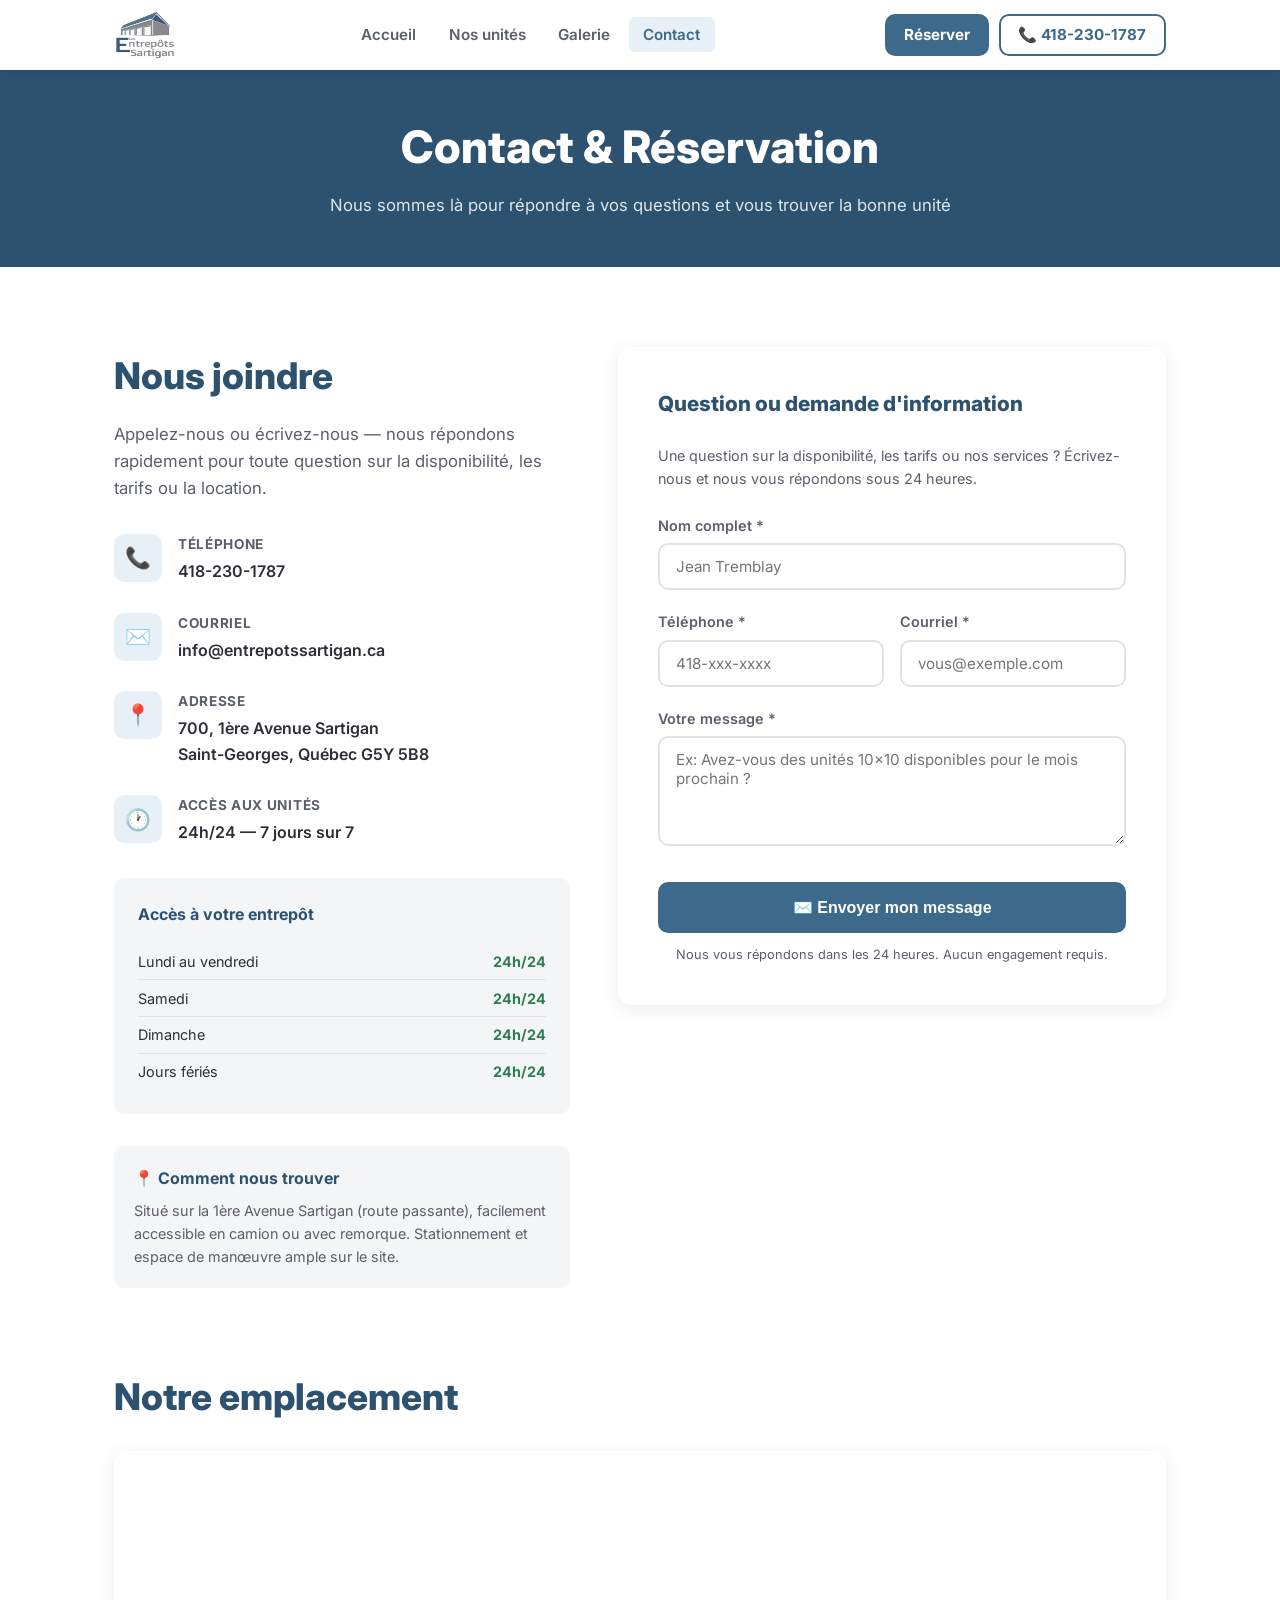
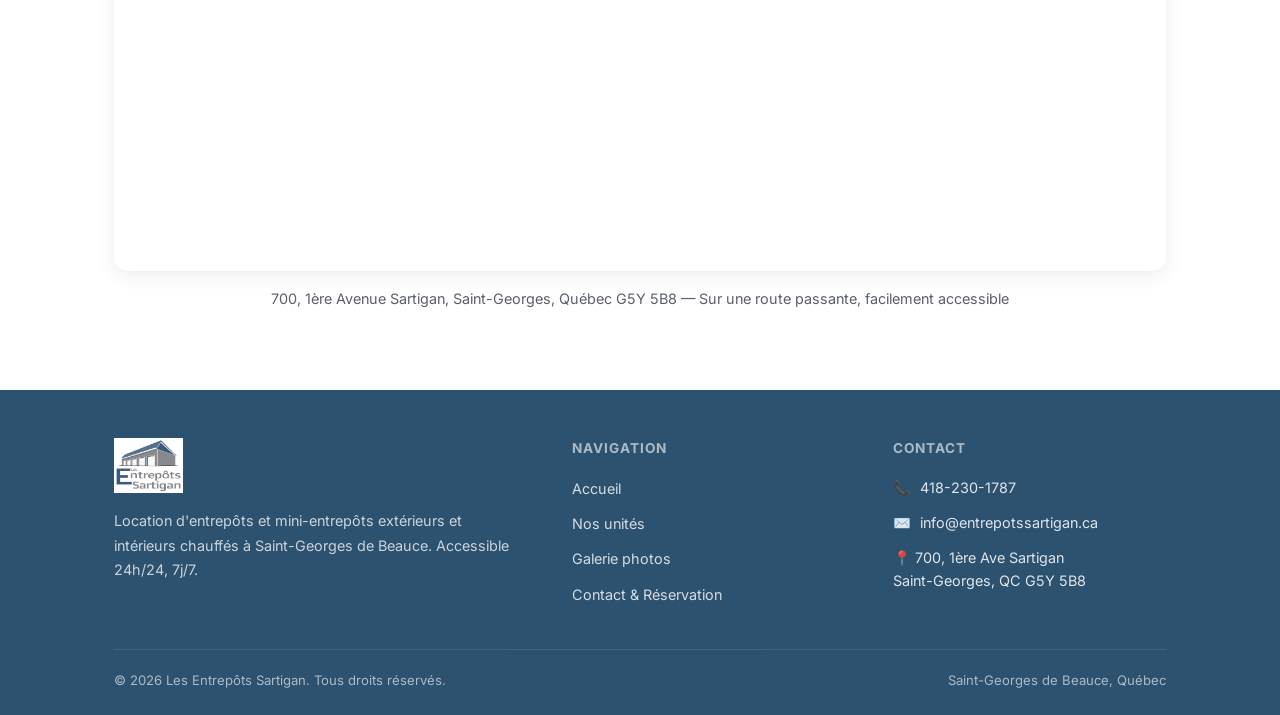
==== commit 1fc2459f: "nouveau logo" ====
--- a/contact.html
+++ b/contact.html
@@ -14,11 +14,7 @@
 <header>
   <nav class="navbar">
     <div class="container nav-inner">
-<<<<<<< HEAD
-      <a href="index.html"><img src="images/LogoActuel.png" alt="Les Entrepôts Sartigan" class="logo"></a>
-=======
-      <a href="index.html"><img src="images/NouveauxLogo.png" alt="Les Entrepôts Sartigan" class="logo"></a>
->>>>>>> 74566a5b0d9a18208a772027069250a5cd60c6ab
+      <a href="index.html"><img src="images/Logo.png" alt="Les Entrepôts Sartigan" class="logo"></a>
       <ul class="nav-links">
         <li><a href="index.html">Accueil</a></li>
         <li><a href="unites.html">Nos unités</a></li>
@@ -163,11 +159,7 @@
   <div class="container">
     <div class="footer-grid">
       <div>
-<<<<<<< HEAD
-        <img src="images/LogoActuel.png" alt="Les Entrepôts Sartigan" class="footer-logo">
-=======
-        <img src="images/NouveauxLogo.png" alt="Les Entrepôts Sartigan" class="footer-logo">
->>>>>>> 74566a5b0d9a18208a772027069250a5cd60c6ab
+        <img src="images/Logo.png" alt="Les Entrepôts Sartigan" class="footer-logo">
         <p class="footer-desc">Location d'entrepôts et mini-entrepôts extérieurs et intérieurs chauffés à Saint-Georges de Beauce. Accessible 24h/24, 7j/7.</p>
       </div>
       <div class="footer-col">
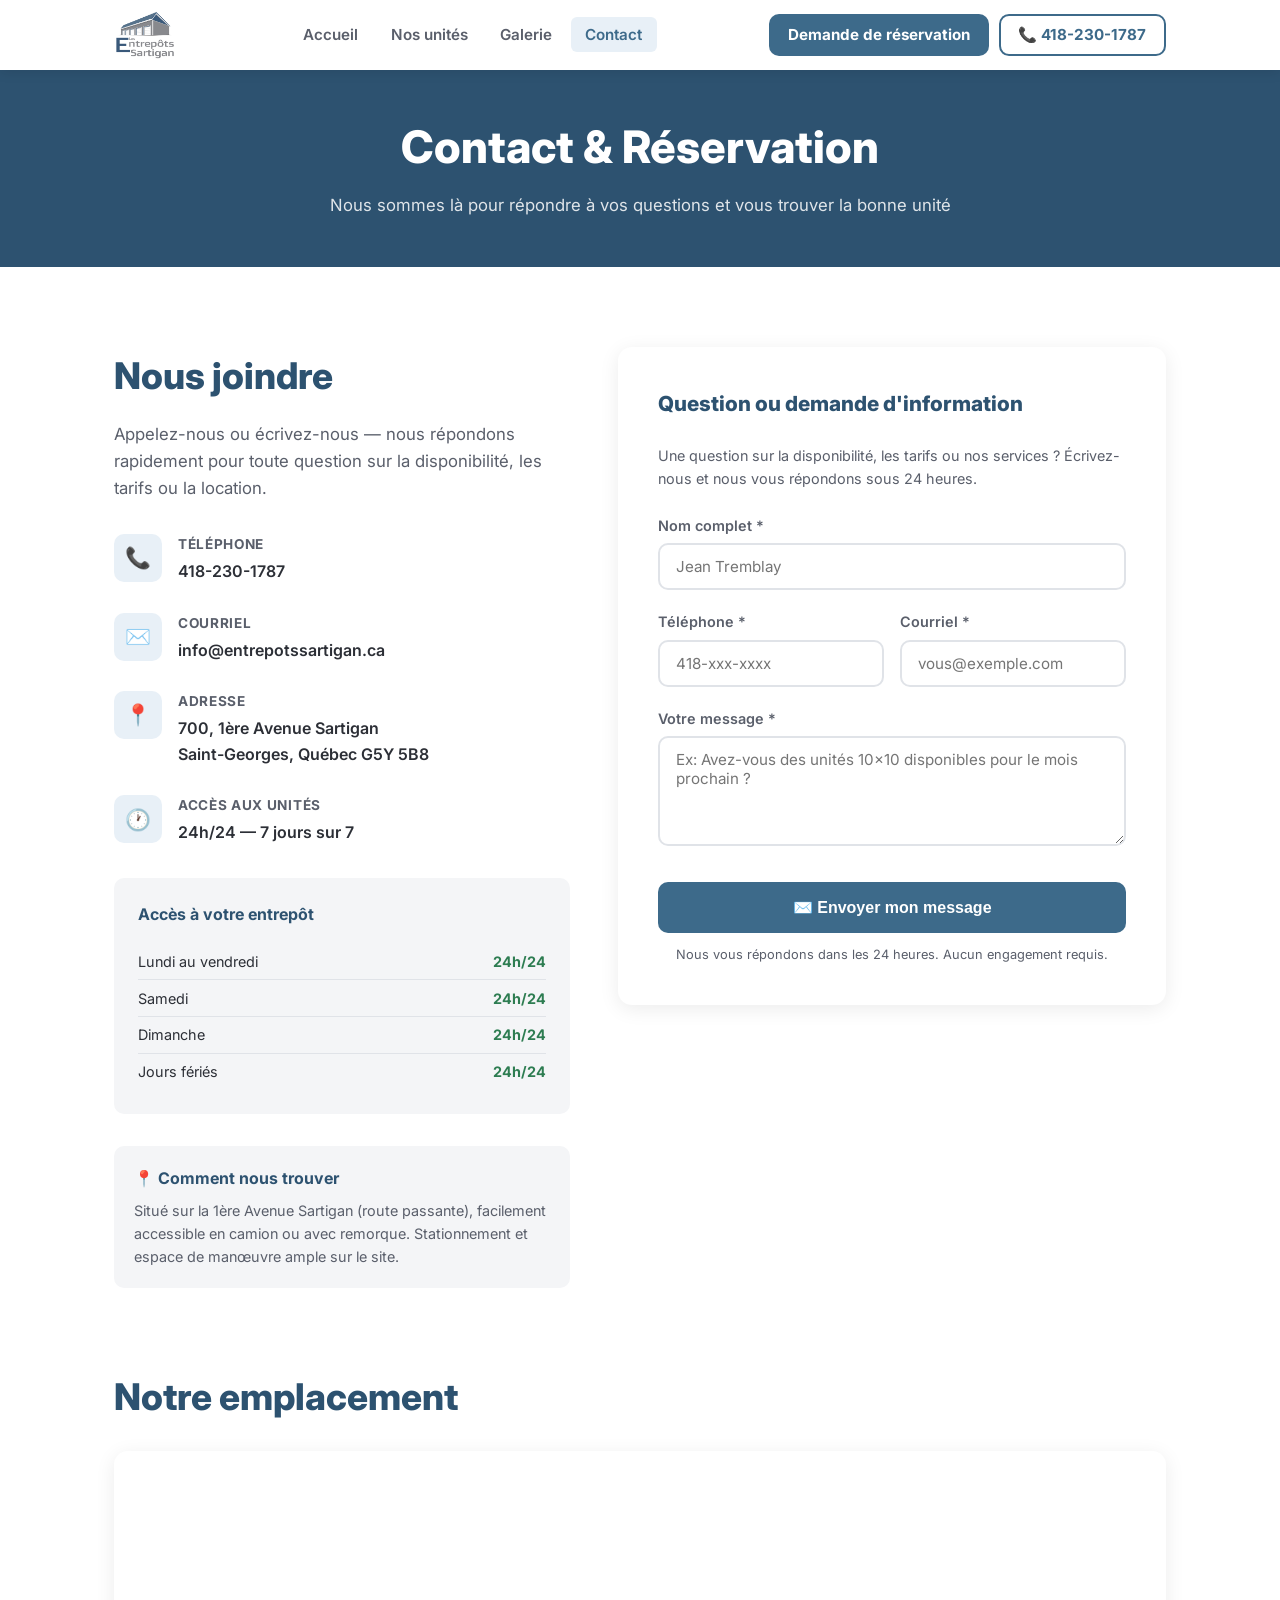
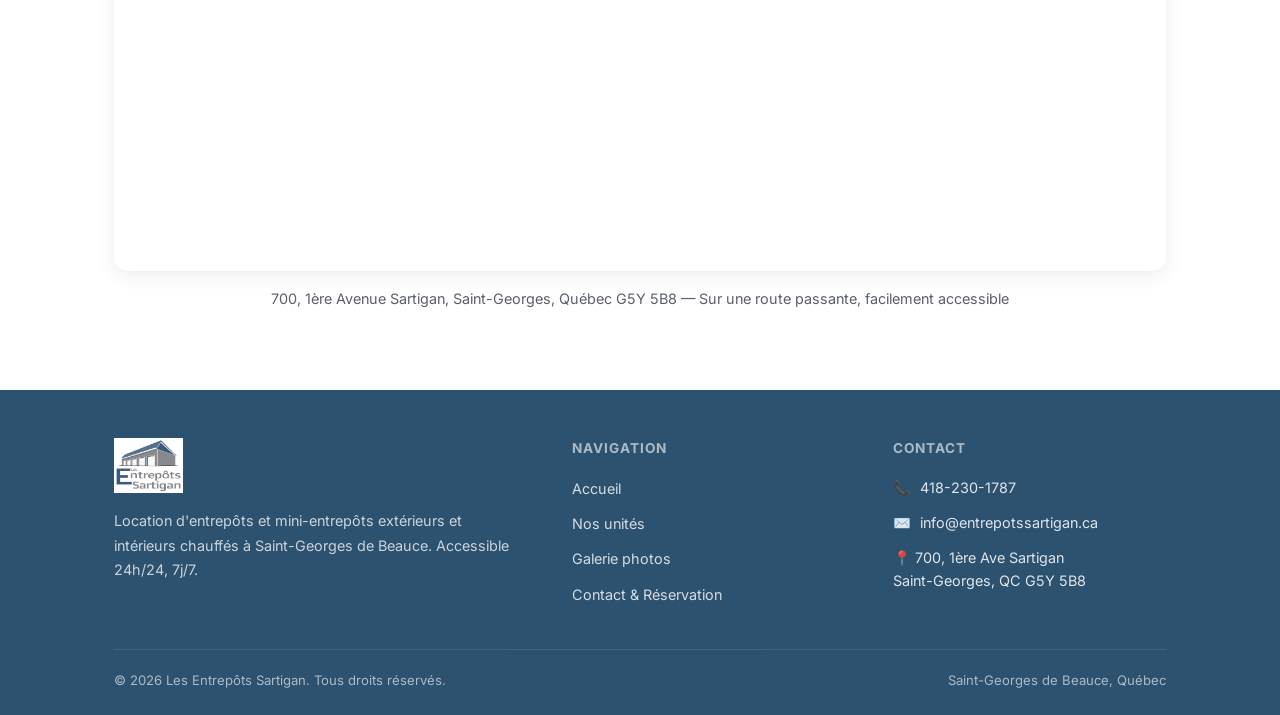
==== commit 411262d1: "Remplace le texte "Réserver" par "Demande de réservation" Le mot "réserver" laissait croire à un pai" ====
--- a/contact.html
+++ b/contact.html
@@ -4,7 +4,7 @@
   <meta charset="UTF-8">
   <meta name="viewport" content="width=device-width, initial-scale=1.0">
   <title>Contact et réservation | Les Entrepôts Sartigan – Saint-Georges de Beauce</title>
-  <meta name="description" content="Contactez Les Entrepôts Sartigan à Saint-Georges de Beauce. Téléphone: 418-230-1787. Réservez votre entrepôt en ligne. Situé au 700, 1ère Avenue Sartigan.">
+  <meta name="description" content="Contactez Les Entrepôts Sartigan à Saint-Georges de Beauce. Téléphone: 418-230-1787. Faites une demande de réservation en ligne. Situé au 700, 1ère Avenue Sartigan.">
   <link rel="stylesheet" href="style.css">
   <link rel="preconnect" href="https://fonts.googleapis.com">
   <link href="https://fonts.googleapis.com/css2?family=Inter:wght@400;600;700;800&display=swap" rel="stylesheet">
@@ -22,7 +22,7 @@
         <li><a href="contact.html" class="active">Contact</a></li>
       </ul>
       <div class="nav-actions">
-        <a href="reserver.html" class="btn-reserver">Réserver</a>
+        <a href="reserver.html" class="btn-reserver">Demande de réservation</a>
         <a href="tel:4182301787" class="btn-phone">📞 418-230-1787</a>
       </div>
     </div>
